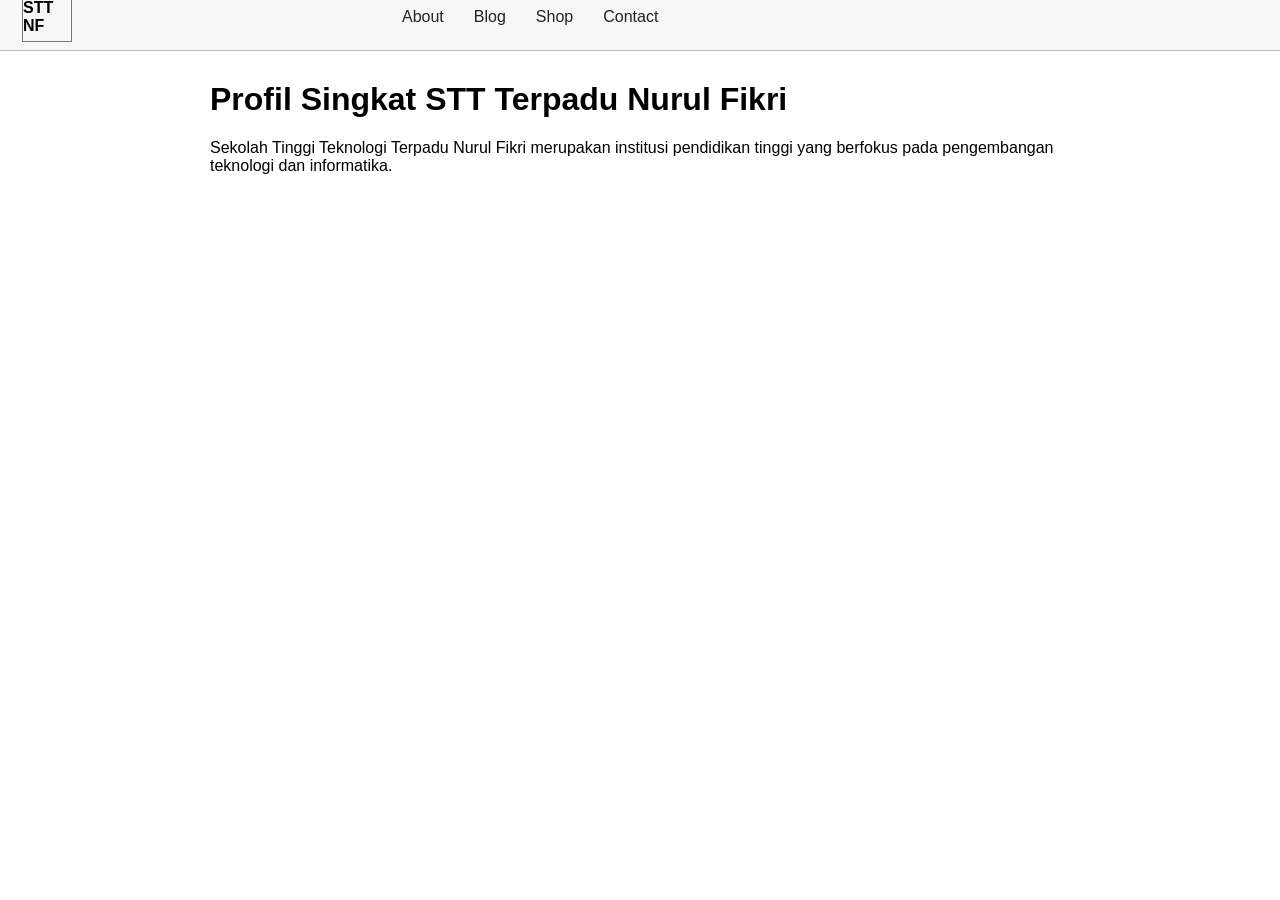
==== praktikum05/index.html @ f3322a9e "Add Praktikum 5 FlexBox exercises Co-authored-by: Copilot <223556219+Copilot@users.noreply.github.co" ====
<!DOCTYPE html>
<html lang="id">
<head>
  <meta charset="UTF-8">
  <meta name="viewport" content="width=device-width, initial-scale=1">
  <title>Praktikum 5 - Profil STT NF</title>
  <link rel="stylesheet" href="css/praktikum5.css">
</head>
<body class="profile-page">
  <header class="profile-header">
    <ul>
      <li class="profile-logo">STT NF</li>
      <li><a href="#tentang">About</a></li>
      <li><a href="#blog">Blog</a></li>
      <li><a href="#shop">Shop</a></li>
      <li><a href="#kontak">Contact</a></li>
    </ul>
  </header>
  <main class="profile-content">
    <h1>Profil Singkat STT Terpadu Nurul Fikri</h1>
    <p id="tentang">Sekolah Tinggi Teknologi Terpadu Nurul Fikri merupakan institusi pendidikan tinggi yang berfokus pada pengembangan teknologi dan informatika.</p>
  </main>
</body>
</html>
---- praktikum05/css/praktikum5.css ----
* {
  box-sizing: border-box;
}

body {
  margin: 0;
  font-family: Arial, sans-serif;
}

.boxes-page {
  min-height: 100vh;
  padding: 10px;
}

.box-container {
  display: flex;
  flex-wrap: wrap;
  justify-content: space-around;
  align-items: center;
  gap: 10px;
  min-height: 90vh;
}

.box {
  width: 300px;
  height: 90vh;
  border: 1px solid #333;
}

.box-yellow { background: #ffd84d; }
.box-red { background: #dc5b5b; }
.box-blue { background: #4d91d8; }
.box-green { background: #73b74b; }

.gallery-page {
  padding: 20px;
}

.bird-gallery {
  display: flex;
  justify-content: space-between;
  align-items: center;
  gap: 20px;
  flex-wrap: wrap;
}

.bird-gallery img {
  width: 250px;
  height: 250px;
  object-fit: cover;
}

.box-layout-page {
  padding: 20px;
  background: #fff;
}

.box-layout {
  width: 1000px;
  margin: 0 auto;
  display: flex;
  flex-wrap: wrap;
  padding: 20px;
}

.layout-box {
  height: 120px;
  margin: 10px;
  border: 1px solid #777;
}

.five-1 { width: 940px; background: #79ae49; }
.five-2, .six-1, .six-3, .six-5 { width: 150px; background: #f0c84b; }
.five-3, .five-5 { width: 770px; background: #4b75b5; }
.five-4 { width: 770px; background: #ed8b3a; }
.six-2 { width: 770px; background: #ed8b3a; }
.six-4 { width: 600px; height: 65vh; background: #9b9b9b; }
.six-3, .six-5 { height: 65vh; }
.six-6 { width: 940px; background: #72a7cc; }

.profile-page {
  background: #fff;
}

.profile-header {
  margin: -16px -8px 0;
  padding: 8px 30px;
  background: #f7f7f7;
  border-bottom: 1px solid #bbb;
}

.profile-header ul {
  list-style: none;
  display: flex;
  align-items: center;
  gap: 30px;
  margin: 0;
  padding: 0;
}

.profile-logo {
  width: 50px;
  height: 50px;
  margin-right: 300px;
  display: flex;
  align-items: center;
  justify-content: center;
  border: 1px solid #777;
  font-weight: bold;
}

.profile-header a {
  color: #222;
  text-decoration: none;
}

.profile-content {
  max-width: 900px;
  margin: 30px auto;
  padding: 0 20px;
}

.column-layout {
  min-height: 100vh;
  display: flex;
  flex-direction: column;
}

.column-layout header,
.column-layout footer {
  flex: 0 0 auto;
  min-height: 70px;
  display: flex;
  align-items: center;
  justify-content: center;
  background: #f0c84b;
}

.column-layout footer {
  background: #b9d5b3;
}

.column-content {
  flex: 1;
  display: flex;
  min-height: 0;
}

.column-content article,
.column-content aside,
.column-content nav {
  display: flex;
  align-items: center;
  justify-content: center;
  padding: 20px;
}

.column-content article { flex: 6; background: #fff; }
.column-content aside { flex: 1.5; background: #8fc7e8; }
.column-content nav { flex: 1.5; background: #ef9e9e; }

.photo-layout-page {
  padding: 20px;
}

.photo-layout {
  width: 1000px;
  margin: 20px auto;
  display: flex;
  flex-direction: column;
  gap: 10px;
}

.photo-row {
  display: flex;
  gap: 10px;
  height: 220px;
}

.photo-row img {
  flex: 1;
  min-width: 0;
  width: 100%;
  height: 100%;
  object-fit: cover;
  border-radius: 6px;
}

.nested-layout {
  min-height: 100vh;
  display: flex;
  flex-direction: row;
}

.nested-layout > nav {
  flex: 0 0 200px;
  display: flex;
  justify-content: center;
  padding-top: 20px;
  background: #ef9e9e;
}

.nested-main {
  flex: 1;
  display: flex;
  flex-direction: column;
}

.nested-main header,
.nested-main footer {
  min-height: 70px;
  display: flex;
  align-items: center;
  justify-content: center;
  background: #f0c84b;
}

.nested-main main {
  flex: 1;
  display: flex;
}

.nested-main article {
  flex: 1;
  display: flex;
  align-items: center;
  justify-content: center;
  background: #fff;
}

.nested-main aside {
  flex: 0 0 250px;
  display: flex;
  align-items: center;
  justify-content: center;
  background: #8fc7e8;
}

.nested-main footer {
  background: #b9d5b3;
}

.pink-layout {
  min-height: 100vh;
  display: flex;
  flex-direction: column;
  gap: 20px;
  padding: 20px;
  background: #f2a8c6;
}

.pink-layout header,
.pink-layout footer {
  min-height: 70px;
  display: flex;
  align-items: center;
  justify-content: center;
  background: #f0c84b;
}

.pink-layout main {
  flex: 1;
  display: flex;
  gap: 20px;
}

.pink-layout aside {
  width: 250px;
  display: flex;
  align-items: center;
  justify-content: center;
  background: #a8d8b3;
}

.pink-layout article {
  flex: 1;
  display: flex;
  flex-direction: column;
  padding: 20px;
  background: #75b6dc;
}

.pink-images {
  margin-top: auto;
  display: flex;
  gap: 20px;
}

.pink-images img {
  width: 150px;
  height: 100px;
  object-fit: cover;
}
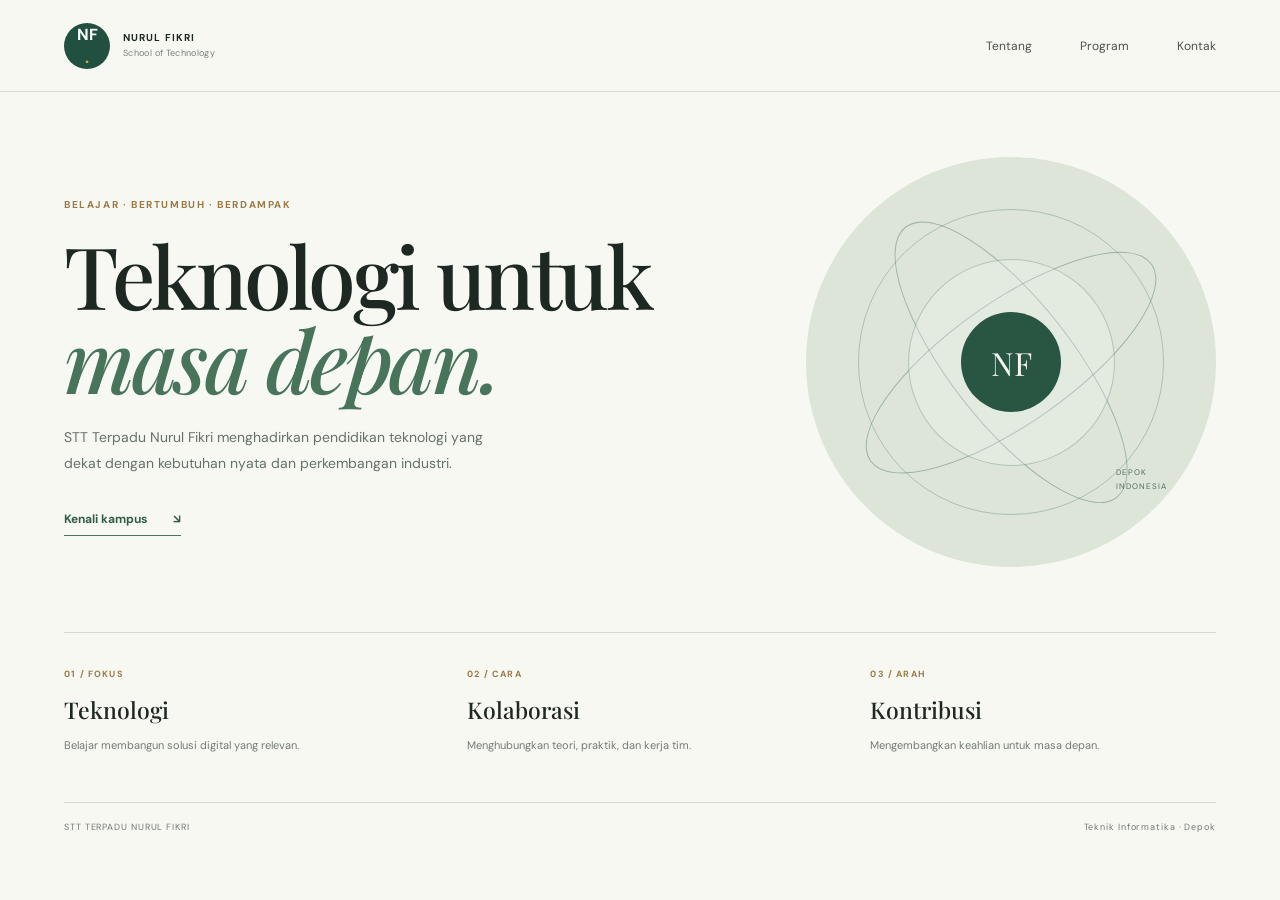
==== commit 510b910e: "Polish Praktikum 5 page designs Give each FlexBox exercise a distinct visual identity and responsive" ====
--- a/praktikum05/index.html
+++ b/praktikum05/index.html
@@ -8,17 +8,35 @@
 </head>
 <body class="profile-page">
   <header class="profile-header">
-    <ul>
-      <li class="profile-logo">STT NF</li>
-      <li><a href="#tentang">About</a></li>
-      <li><a href="#blog">Blog</a></li>
-      <li><a href="#shop">Shop</a></li>
-      <li><a href="#kontak">Contact</a></li>
-    </ul>
+    <a class="profile-logo" href="#top" aria-label="Beranda STT NF">NF<span>.</span></a>
+    <p class="profile-wordmark">NURUL FIKRI<br><span>School of Technology</span></p>
+    <nav aria-label="Navigasi utama">
+      <a href="#tentang">Tentang</a>
+      <a href="#program">Program</a>
+      <a href="#kontak">Kontak</a>
+    </nav>
   </header>
-  <main class="profile-content">
-    <h1>Profil Singkat STT Terpadu Nurul Fikri</h1>
-    <p id="tentang">Sekolah Tinggi Teknologi Terpadu Nurul Fikri merupakan institusi pendidikan tinggi yang berfokus pada pengembangan teknologi dan informatika.</p>
+  <main id="top" class="profile-content">
+    <section class="profile-hero" id="tentang">
+      <div class="hero-copy">
+        <p class="eyebrow">BELAJAR · BERTUMBUH · BERDAMPAK</p>
+        <h1>Teknologi untuk<br><span>masa depan.</span></h1>
+        <p class="hero-description">STT Terpadu Nurul Fikri menghadirkan pendidikan teknologi yang dekat dengan kebutuhan nyata dan perkembangan industri.</p>
+        <a class="hero-link" href="#program">Kenali kampus <span>↘</span></a>
+      </div>
+      <div class="hero-art" aria-label="Ilustrasi abstrak teknologi">
+        <div class="art-orbit orbit-one"></div>
+        <div class="art-orbit orbit-two"></div>
+        <div class="art-core">NF</div>
+        <span class="art-note">DEPOK<br>INDONESIA</span>
+      </div>
+    </section>
+    <section class="profile-facts" id="program">
+      <article><span>01 / FOKUS</span><h2>Teknologi</h2><p>Belajar membangun solusi digital yang relevan.</p></article>
+      <article><span>02 / CARA</span><h2>Kolaborasi</h2><p>Menghubungkan teori, praktik, dan kerja tim.</p></article>
+      <article><span>03 / ARAH</span><h2>Kontribusi</h2><p>Mengembangkan keahlian untuk masa depan.</p></article>
+    </section>
+    <footer class="profile-footer" id="kontak"><span>STT TERPADU NURUL FIKRI</span><span>Teknik Informatika · Depok</span></footer>
   </main>
 </body>
 </html>
--- a/praktikum05/css/praktikum5.css
+++ b/praktikum05/css/praktikum5.css
@@ -1,293 +1,1440 @@
+@import url("https://fonts.googleapis.com/css2?family=DM+Sans:wght@400;500;600;700&family=Playfair+Display:ital,wght@0,500;0,600;1,500;1,600&display=swap");
+
+:root {
+  color-scheme: light;
+  --ink: #1d2823;
+  --muted: #78817b;
+  --paper: #f5f4ef;
+  --green: #214f40;
+  --line: rgba(29, 40, 35, .15);
+  font-family: "DM Sans", "Segoe UI", sans-serif;
+}
+
 * {
   box-sizing: border-box;
 }
 
 body {
   margin: 0;
-  font-family: Arial, sans-serif;
-}
-
+  color: var(--ink);
+  font-family: "DM Sans", "Segoe UI", sans-serif;
+}
+
+a {
+  color: inherit;
+}
+
+.eyebrow,
+.side-label {
+  font-size: 10px;
+  font-weight: 700;
+  letter-spacing: .16em;
+}
+
+/* Color panels */
 .boxes-page {
   min-height: 100vh;
-  padding: 10px;
+  padding: 18px;
+  background: #e9e9e3;
 }
 
 .box-container {
   display: flex;
   flex-wrap: wrap;
   justify-content: space-around;
-  align-items: center;
-  gap: 10px;
-  min-height: 90vh;
+  align-items: stretch;
+  gap: 12px;
+  min-height: calc(100vh - 36px);
 }
 
 .box {
-  width: 300px;
-  height: 90vh;
-  border: 1px solid #333;
-}
-
-.box-yellow { background: #ffd84d; }
-.box-red { background: #dc5b5b; }
-.box-blue { background: #4d91d8; }
-.box-green { background: #73b74b; }
-
+  position: relative;
+  display: flex;
+  flex: 1 1 240px;
+  min-height: 420px;
+  flex-direction: column;
+  justify-content: flex-end;
+  overflow: hidden;
+  padding: 30px;
+  border-radius: 4px;
+  box-shadow: 0 14px 35px rgba(27, 38, 31, .09);
+  transition: transform .25s ease, box-shadow .25s ease;
+}
+
+.box:hover {
+  transform: translateY(-5px);
+  box-shadow: 0 20px 42px rgba(27, 38, 31, .16);
+}
+
+.box::before {
+  position: absolute;
+  top: -90px;
+  right: -80px;
+  width: 230px;
+  height: 230px;
+  border: 1px solid currentColor;
+  border-radius: 50%;
+  content: "";
+  opacity: .2;
+}
+
+.box::after {
+  position: absolute;
+  top: -45px;
+  right: -36px;
+  width: 145px;
+  height: 145px;
+  border: 1px solid currentColor;
+  border-radius: 50%;
+  content: "";
+  opacity: .24;
+}
+
+.box-yellow { color: #263522; background: #e7c96d; }
+.box-red { color: #fff6ed; background: #a74d3b; }
+.box-blue { color: #f1f8f6; background: #547f90; }
+.box-green { color: #f4f4e9; background: #526b4c; }
+
+.box-number {
+  position: absolute;
+  top: 28px;
+  left: 30px;
+  font-size: 10px;
+  font-weight: 700;
+  letter-spacing: .15em;
+}
+
+.box h1,
+.box h2 {
+  position: relative;
+  margin: 0 0 14px;
+  font-family: "Playfair Display", Georgia, serif;
+  font-size: clamp(29px, 3vw, 45px);
+  font-weight: 500;
+  line-height: 1.08;
+}
+
+.box p {
+  max-width: 240px;
+  margin: 0;
+  font-size: 13px;
+  line-height: 1.7;
+  opacity: .8;
+}
+
+/* Bird photo gallery */
 .gallery-page {
-  padding: 20px;
+  min-height: 100vh;
+  padding: 64px max(5vw, 24px) 25px;
+  background: #e8e4d8;
+}
+
+.gallery-heading {
+  max-width: 1240px;
+  margin: 0 auto 34px;
+}
+
+.gallery-heading .eyebrow {
+  color: #a0553d;
+}
+
+.gallery-heading h1,
+.layout-heading h1,
+.photo-heading h1 {
+  margin: 16px 0 12px;
+  font-family: "Playfair Display", Georgia, serif;
+  font-size: clamp(40px, 6vw, 76px);
+  font-weight: 500;
+  line-height: .98;
+}
+
+.gallery-heading h1 span,
+.layout-heading h1 span {
+  color: #a0553d;
+  font-style: italic;
+}
+
+.gallery-heading > p:last-child {
+  color: #6f7168;
 }
 
 .bird-gallery {
   display: flex;
+  max-width: 1240px;
+  margin: 0 auto;
   justify-content: space-between;
-  align-items: center;
-  gap: 20px;
+  align-items: stretch;
+  gap: 18px;
   flex-wrap: wrap;
 }
 
+.bird-gallery figure {
+  flex: 1 1 220px;
+  min-width: 0;
+  margin: 0;
+}
+
 .bird-gallery img {
-  width: 250px;
-  height: 250px;
+  display: block;
+  width: 100%;
+  height: clamp(250px, 32vw, 390px);
   object-fit: cover;
-}
-
+  border-radius: 2px;
+  filter: saturate(.82);
+}
+
+.bird-gallery figcaption,
+.photo-row figcaption {
+  display: flex;
+  gap: 12px;
+  padding-top: 12px;
+  color: #4a514b;
+  font-size: 11px;
+}
+
+.bird-gallery figcaption span {
+  color: #a0553d;
+  font-weight: 700;
+}
+
+.gallery-footer,
+.photo-footer {
+  display: flex;
+  max-width: 1240px;
+  margin: 50px auto 0;
+  justify-content: space-between;
+  color: #7d7a70;
+  font-size: 9px;
+  font-weight: 700;
+  letter-spacing: .12em;
+}
+
+/* Five and six panel studies */
 .box-layout-page {
-  padding: 20px;
-  background: #fff;
+  min-height: 100vh;
+  padding: 48px 24px 60px;
+  background: #f0eee7;
+}
+
+.layout-heading {
+  max-width: 1000px;
+  margin: 0 auto 30px;
+}
+
+.layout-heading .eyebrow {
+  color: #8d6741;
+}
+
+.layout-heading h1 {
+  font-size: clamp(40px, 5vw, 64px);
+}
+
+.layout-heading > p:last-child {
+  color: #72736d;
 }
 
 .box-layout {
-  width: 1000px;
+  width: min(100%, 1000px);
   margin: 0 auto;
   display: flex;
   flex-wrap: wrap;
   padding: 20px;
+  border: 1px solid rgba(44, 49, 42, .12);
+  background: #e5e0d4;
+  box-shadow: 0 18px 55px rgba(41, 43, 36, .1);
 }
 
 .layout-box {
+  position: relative;
+  display: flex;
+  flex-direction: column;
+  justify-content: flex-end;
   height: 120px;
   margin: 10px;
-  border: 1px solid #777;
-}
-
-.five-1 { width: 940px; background: #79ae49; }
-.five-2, .six-1, .six-3, .six-5 { width: 150px; background: #f0c84b; }
-.five-3, .five-5 { width: 770px; background: #4b75b5; }
-.five-4 { width: 770px; background: #ed8b3a; }
-.six-2 { width: 770px; background: #ed8b3a; }
-.six-4 { width: 600px; height: 65vh; background: #9b9b9b; }
-.six-3, .six-5 { height: 65vh; }
-.six-6 { width: 940px; background: #72a7cc; }
-
+  overflow: hidden;
+  padding: 16px 20px;
+  border: 1px solid rgba(32, 38, 33, .12);
+}
+
+.layout-box span {
+  position: absolute;
+  top: 14px;
+  left: 18px;
+  font-size: 9px;
+  font-weight: 700;
+  letter-spacing: .14em;
+  opacity: .7;
+}
+
+.layout-box h2 {
+  margin: 0;
+  font-family: "Playfair Display", Georgia, serif;
+  font-size: 19px;
+  font-weight: 500;
+}
+
+.layout-box p {
+  max-width: 440px;
+  margin: 5px 0 0;
+  font-size: 11px;
+  line-height: 1.5;
+  opacity: .78;
+}
+
+.five-1 { width: 940px; color: #f7f5eb; background: #49624a; }
+.five-2, .six-1, .six-3, .six-5 { width: 150px; color: #433923; background: #dbb964; }
+.five-3, .five-5 { width: 770px; color: #f3f5ef; background: #607d82; }
+.five-4 { width: 770px; color: #fff7ea; background: #b76c45; }
+.six-2 { width: 770px; color: #fff7ea; background: #b76c45; }
+.six-4 { width: 600px; height: 65vh; min-height: 400px; color: #f5f2e9; background: #667b6a; }
+.six-3, .six-5 { height: 65vh; min-height: 400px; }
+.six-6 { width: 940px; color: #f7f5eb; background: #537b8c; }
+
+/* School profile */
 .profile-page {
-  background: #fff;
+  min-height: 100vh;
+  background: #f8f8f3;
 }
 
 .profile-header {
-  margin: -16px -8px 0;
-  padding: 8px 30px;
-  background: #f7f7f7;
-  border-bottom: 1px solid #bbb;
-}
-
-.profile-header ul {
-  list-style: none;
-  display: flex;
+  display: flex;
+  max-width: 1320px;
+  min-height: 92px;
+  margin: 0 auto;
+  padding: 18px 5vw;
   align-items: center;
-  gap: 30px;
-  margin: 0;
-  padding: 0;
+  border-bottom: 1px solid var(--line);
 }
 
 .profile-logo {
-  width: 50px;
-  height: 50px;
-  margin-right: 300px;
-  display: flex;
+  display: grid;
+  width: 46px;
+  height: 46px;
+  flex: 0 0 46px;
+  place-items: center;
+  border-radius: 50%;
+  color: #fff;
+  background: var(--green);
+  font-size: 16px;
+  font-weight: 700;
+  text-decoration: none;
+}
+
+.profile-logo span,
+.photo-heading > a span,
+.pink-brand span {
+  color: #d3a85e;
+}
+
+.profile-wordmark {
+  margin: 0 0 0 13px;
+  font-size: 10px;
+  font-weight: 700;
+  letter-spacing: .11em;
+  line-height: 1.5;
+}
+
+.profile-wordmark span {
+  color: var(--muted);
+  font-size: 9px;
+  font-weight: 400;
+  letter-spacing: .04em;
+}
+
+.profile-header nav {
+  display: flex;
+  margin-left: auto;
+  gap: clamp(18px, 4vw, 48px);
+}
+
+.profile-header nav a {
+  color: #4a514b;
+  font-size: 12px;
+  text-decoration: none;
+}
+
+.profile-header nav a:hover {
+  color: #a47638;
+}
+
+.profile-content {
+  max-width: 1320px;
+  margin: 0 auto;
+  padding: 0 5vw;
+}
+
+.profile-hero {
+  display: flex;
+  min-height: 540px;
   align-items: center;
-  justify-content: center;
-  border: 1px solid #777;
-  font-weight: bold;
-}
-
-.profile-header a {
-  color: #222;
+  gap: 7%;
+  padding: 54px 0;
+}
+
+.hero-copy {
+  flex: 1 1 52%;
+}
+
+.hero-copy .eyebrow {
+  color: #9a7946;
+}
+
+.hero-copy h1 {
+  margin: 22px 0;
+  font-family: "Playfair Display", Georgia, serif;
+  font-size: clamp(48px, 7vw, 86px);
+  font-weight: 500;
+  letter-spacing: -.04em;
+  line-height: .98;
+}
+
+.hero-copy h1 span {
+  color: #47745b;
+  font-style: italic;
+}
+
+.hero-description {
+  max-width: 450px;
+  color: #66716a;
+  font-size: 14px;
+  line-height: 1.9;
+}
+
+.hero-link {
+  display: inline-flex;
+  margin-top: 20px;
+  padding-bottom: 8px;
+  align-items: center;
+  gap: 26px;
+  border-bottom: 1px solid #47745b;
+  color: #315d43;
+  font-size: 12px;
+  font-weight: 700;
   text-decoration: none;
 }
 
-.profile-content {
-  max-width: 900px;
-  margin: 30px auto;
-  padding: 0 20px;
-}
-
+.hero-art {
+  position: relative;
+  display: grid;
+  width: min(38vw, 410px);
+  aspect-ratio: 1;
+  flex: 0 0 auto;
+  place-items: center;
+  overflow: hidden;
+  border-radius: 50%;
+  background: #dce5d8;
+}
+
+.hero-art::before,
+.hero-art::after {
+  position: absolute;
+  width: 74%;
+  height: 74%;
+  border: 1px solid rgba(33, 79, 64, .25);
+  border-radius: 50%;
+  content: "";
+}
+
+.hero-art::after {
+  width: 50%;
+  height: 50%;
+  background: rgba(248, 248, 243, .28);
+}
+
+.art-orbit {
+  position: absolute;
+  width: 84%;
+  height: 30%;
+  border: 1px solid rgba(33, 79, 64, .35);
+  border-radius: 50%;
+  transform: rotate(-35deg);
+}
+
+.orbit-two {
+  transform: rotate(52deg);
+}
+
+.art-core {
+  z-index: 1;
+  display: grid;
+  width: 100px;
+  height: 100px;
+  place-items: center;
+  border-radius: 50%;
+  color: #f6f5eb;
+  background: #285643;
+  font-family: "Playfair Display", Georgia, serif;
+  font-size: 32px;
+}
+
+.art-note {
+  position: absolute;
+  right: 12%;
+  bottom: 18%;
+  color: #55705c;
+  font-size: 8px;
+  letter-spacing: .12em;
+  line-height: 1.7;
+}
+
+.profile-facts {
+  display: flex;
+  padding: 28px 0 36px;
+  gap: 5%;
+  border-top: 1px solid var(--line);
+}
+
+.profile-facts article {
+  flex: 1;
+}
+
+.profile-facts article > span {
+  color: #9a7946;
+  font-size: 9px;
+  font-weight: 700;
+  letter-spacing: .13em;
+}
+
+.profile-facts h2 {
+  margin: 12px 0 6px;
+  font-family: "Playfair Display", Georgia, serif;
+  font-size: 23px;
+  font-weight: 500;
+}
+
+.profile-facts p {
+  max-width: 260px;
+  color: #737b74;
+  font-size: 11px;
+  line-height: 1.7;
+}
+
+.profile-footer {
+  display: flex;
+  justify-content: space-between;
+  padding: 18px 0 25px;
+  border-top: 1px solid var(--line);
+  color: #727a73;
+  font-size: 9px;
+  letter-spacing: .1em;
+}
+
+/* Editorial three-column layout */
 .column-layout {
+  display: flex;
   min-height: 100vh;
-  display: flex;
   flex-direction: column;
-}
-
-.column-layout header,
-.column-layout footer {
+  background: #f1eee5;
+}
+
+.column-layout > header,
+.nested-main > header,
+.pink-layout > header {
+  display: flex;
+  min-height: 78px;
   flex: 0 0 auto;
-  min-height: 70px;
-  display: flex;
   align-items: center;
-  justify-content: center;
-  background: #f0c84b;
-}
-
-.column-layout footer {
-  background: #b9d5b3;
+  padding: 0 5vw;
+  border-bottom: 1px solid rgba(29, 40, 35, .14);
+}
+
+.column-layout > header {
+  gap: 38px;
+}
+
+.layout-brand {
+  font-family: "Playfair Display", Georgia, serif;
+  font-size: 21px;
+  font-weight: 600;
+  letter-spacing: .04em;
+}
+
+.layout-brand span {
+  color: #a4573f;
+}
+
+.column-layout > header nav,
+.pink-layout > header nav {
+  display: flex;
+  gap: 23px;
+}
+
+.column-layout > header nav a,
+.pink-layout > header nav a {
+  color: #59615a;
+  font-size: 10px;
+  text-decoration: none;
+}
+
+.header-mark {
+  margin-left: auto;
+  color: #8b8b7f;
+  font-size: 9px;
+  letter-spacing: .13em;
 }
 
 .column-content {
+  display: flex;
+  min-height: 0;
   flex: 1;
-  display: flex;
-  min-height: 0;
 }
 
 .column-content article,
 .column-content aside,
-.column-content nav {
-  display: flex;
+.column-nav {
+  position: relative;
+  display: flex;
+  flex-direction: column;
+  padding: clamp(25px, 4vw, 56px);
+}
+
+.column-content article {
+  flex: 6;
+  justify-content: center;
+  background:
+    radial-gradient(ellipse at 85% 15%, rgba(196, 184, 146, .2), transparent 35%),
+    #f7f5ef;
+}
+
+.column-content article .eyebrow {
+  color: #aa6046;
+}
+
+.column-content article h1 {
+  margin: 22px 0;
+  font-family: "Playfair Display", Georgia, serif;
+  font-size: clamp(38px, 5vw, 69px);
+  font-weight: 500;
+  line-height: 1.02;
+}
+
+.column-content article h1 em,
+.nested-main article h1 em {
+  color: #9b624b;
+  font-weight: 500;
+}
+
+.article-lead {
+  max-width: 440px;
+  color: #69716b;
+  font-family: "Playfair Display", Georgia, serif;
+  font-size: 17px;
+  line-height: 1.7;
+}
+
+.column-content article > a {
+  display: flex;
+  width: fit-content;
+  margin-top: 24px;
+  justify-content: space-between;
+  gap: 30px;
+  color: #405e4c;
+  font-size: 11px;
+  font-weight: 700;
+  text-decoration: none;
+}
+
+.article-caption {
+  position: absolute;
+  bottom: 22px;
+  color: #8c8a80;
+  font-size: 8px;
+  letter-spacing: .13em;
+}
+
+.column-content aside {
+  flex: 1.5;
+  justify-content: center;
+  color: #f9f4e8;
+  background: #536e5a;
+}
+
+.column-content aside strong {
+  margin-top: 26px;
+  font-family: "Playfair Display", Georgia, serif;
+  font-size: 88px;
+  font-weight: 500;
+  line-height: 1;
+}
+
+.column-content aside p {
+  color: #d1d8ce;
+  font-size: 11px;
+  line-height: 1.7;
+}
+
+.side-label {
+  color: #d9c99e;
+}
+
+.side-line {
+  width: 100%;
+  margin: 26px 0;
+  border-top: 1px solid rgba(255, 255, 255, .25);
+}
+
+.column-nav {
+  flex: 1.5;
+  justify-content: center;
+  gap: 22px;
+  background: #e3b7a3;
+}
+
+.column-nav .side-label {
+  color: #845443;
+}
+
+.column-nav > a {
+  display: flex;
+  gap: 12px;
+  padding-bottom: 10px;
+  border-bottom: 1px solid rgba(80, 57, 48, .2);
+  color: #895b48;
+  font-size: 9px;
+  text-decoration: none;
+}
+
+.column-nav > a span {
+  color: #3e3832;
+  font-size: 11px;
+}
+
+.nav-stamp {
+  position: absolute;
+  right: 22px;
+  bottom: 20px;
+  display: grid;
+  width: 38px;
+  height: 38px;
+  place-content: center;
+  border: 1px solid #895b48;
+  border-radius: 50%;
+  color: #895b48;
+  font-family: "Playfair Display", Georgia, serif;
+  font-size: 10px;
+  line-height: 1.1;
+  text-align: center;
+}
+
+.column-layout > footer,
+.nested-main > footer,
+.pink-layout > footer {
+  display: flex;
+  min-height: 48px;
+  flex: 0 0 auto;
   align-items: center;
+  justify-content: space-between;
+  padding: 0 5vw;
+  color: #85867d;
+  font-size: 8px;
+  letter-spacing: .12em;
+}
+
+/* Photo journal */
+.photo-layout-page {
+  min-height: 100vh;
+  padding: 34px max(5vw, 24px) 26px;
+  background: #f5f3ed;
+}
+
+.photo-heading,
+.photo-layout {
+  width: min(100%, 1120px);
+  margin: 0 auto;
+}
+
+.photo-heading {
+  display: grid;
+  grid-template-columns: 1fr 2fr 1fr;
+  align-items: end;
+  gap: 25px;
+  padding: 16px 0 26px;
+}
+
+.photo-heading > a {
+  align-self: start;
+  color: #284f40;
+  font-size: 12px;
+  font-weight: 700;
+  letter-spacing: .1em;
+  text-decoration: none;
+}
+
+.photo-heading .eyebrow {
+  margin: 0;
+  color: #987a4d;
+}
+
+.photo-heading h1 {
+  margin: 10px 0 0;
+  font-size: clamp(33px, 4vw, 52px);
+}
+
+.photo-heading h1 em {
+  color: #71876e;
+}
+
+.photo-intro {
+  max-width: 220px;
+  margin: 0 0 4px;
+  color: #727971;
+  font-size: 11px;
+  line-height: 1.7;
+}
+
+.photo-layout {
+  display: flex;
+  flex-direction: column;
+  gap: 26px;
+}
+
+.photo-row {
+  display: flex;
+  gap: 14px;
+}
+
+.photo-row figure {
+  min-width: 0;
+  flex: 1;
+  margin: 0;
+}
+
+.photo-row-one figure {
+  flex-basis: calc((100% - 28px) / 3);
+}
+
+.photo-row-two figure {
+  flex-basis: calc((100% - 56px) / 5);
+}
+
+.photo-row img {
+  display: block;
+  width: 100%;
+  height: clamp(145px, 22vw, 245px);
+  object-fit: cover;
+  border-radius: 2px;
+}
+
+.photo-row-two img {
+  height: clamp(105px, 14vw, 160px);
+}
+
+.photo-row figcaption {
+  color: #7b7b71;
+  font-size: 8px;
+  letter-spacing: .08em;
+}
+
+.photo-footer {
+  padding-top: 15px;
+  border-top: 1px solid var(--line);
+}
+
+/* Nested architecture studio layout */
+.nested-layout {
+  display: flex;
+  min-height: 100vh;
+  flex-direction: row;
+  background: #edece5;
+}
+
+.nested-layout > nav {
+  display: flex;
+  flex: 0 0 220px;
+  flex-direction: column;
+  padding: 28px 27px 22px;
+  color: #eee9dc;
+  background: #314a3c;
+}
+
+.nested-logo {
+  font-family: "Playfair Display", Georgia, serif;
+  font-size: 25px;
+  line-height: 1.1;
+  text-decoration: none;
+}
+
+.nested-logo span {
+  color: #c8a96d;
+  font-family: "DM Sans", sans-serif;
+  font-size: 9px;
+  letter-spacing: .14em;
+}
+
+.nested-nav-links {
+  display: flex;
+  margin-top: 100px;
+  flex-direction: column;
+  gap: 20px;
+}
+
+.nested-nav-links .side-label {
+  color: #c8a96d;
+}
+
+.nested-nav-links a {
+  color: #e9e6db;
+  font-family: "Playfair Display", Georgia, serif;
+  font-size: 17px;
+  text-decoration: none;
+}
+
+.nested-side-note {
+  margin-top: auto;
+  color: #b1b8aa;
+  font-size: 8px;
+  letter-spacing: .12em;
+  line-height: 1.8;
+}
+
+.nested-main {
+  display: flex;
+  min-width: 0;
+  flex: 1;
+  flex-direction: column;
+}
+
+.nested-main > header {
+  min-height: 70px;
+  justify-content: space-between;
+  color: #727a70;
+  font-size: 8px;
+  letter-spacing: .11em;
+}
+
+.nested-main > header a {
+  color: #526b51;
+  font-size: 9px;
+  font-weight: 700;
+  text-decoration: none;
+}
+
+.nested-main main {
+  display: flex;
+  min-height: 0;
+  flex: 1;
+}
+
+.nested-main article {
+  position: relative;
+  display: flex;
+  flex: 1;
+  flex-direction: column;
   justify-content: center;
-  padding: 20px;
-}
-
-.column-content article { flex: 6; background: #fff; }
-.column-content aside { flex: 1.5; background: #8fc7e8; }
-.column-content nav { flex: 1.5; background: #ef9e9e; }
-
-.photo-layout-page {
-  padding: 20px;
-}
-
-.photo-layout {
-  width: 1000px;
-  margin: 20px auto;
-  display: flex;
+  padding: clamp(30px, 6vw, 82px);
+  background: #f7f5ee;
+}
+
+.nested-main article .eyebrow {
+  color: #a26b4e;
+}
+
+.nested-main article h1 {
+  margin: 18px 0;
+  font-family: "Playfair Display", Georgia, serif;
+  font-size: clamp(43px, 5.5vw, 76px);
+  font-weight: 500;
+  line-height: .98;
+}
+
+.nested-main article > p:not(.eyebrow) {
+  max-width: 390px;
+  color: #747970;
+  font-size: 12px;
+  line-height: 1.8;
+}
+
+.project-link {
+  display: flex;
+  width: fit-content;
+  margin-top: 20px;
+  gap: 25px;
+  color: #47624e;
+  font-size: 9px;
+  font-weight: 700;
+  letter-spacing: .12em;
+  text-decoration: none;
+}
+
+.project-number {
+  position: absolute;
+  right: 28px;
+  bottom: 24px;
+  color: #526b51;
+  font-family: "Playfair Display", Georgia, serif;
+  font-size: 22px;
+}
+
+.project-number span {
+  color: #9b9c91;
+  font-size: 11px;
+}
+
+.nested-main aside {
+  position: relative;
+  display: flex;
+  flex: 0 0 250px;
   flex-direction: column;
-  gap: 10px;
-}
-
-.photo-row {
-  display: flex;
-  gap: 10px;
-  height: 220px;
-}
-
-.photo-row img {
-  flex: 1;
-  min-width: 0;
+  justify-content: flex-end;
+  overflow: hidden;
+  background: #819478;
+}
+
+.nested-main aside img {
+  position: absolute;
   width: 100%;
   height: 100%;
   object-fit: cover;
-  border-radius: 6px;
-}
-
-.nested-layout {
+  mix-blend-mode: multiply;
+  opacity: .75;
+}
+
+.image-note {
+  z-index: 1;
+  display: flex;
+  flex-direction: column;
+  gap: 6px;
+  padding: 18px;
+  color: #fff;
+  background: linear-gradient(transparent, rgba(20, 33, 24, .65));
+  font-size: 10px;
+}
+
+.image-note span:first-child {
+  font-size: 8px;
+  letter-spacing: .12em;
+}
+
+.nested-main > footer {
+  min-height: 50px;
+  border-top: 1px solid var(--line);
+}
+
+/* Pink retail-inspired composition */
+.pink-layout {
+  display: flex;
   min-height: 100vh;
-  display: flex;
-  flex-direction: row;
-}
-
-.nested-layout > nav {
-  flex: 0 0 200px;
-  display: flex;
+  flex-direction: column;
+  gap: 22px;
+  padding: 0 4vw;
+  background: #e7bbc0;
+}
+
+.pink-layout > header {
+  min-height: 82px;
+  gap: 36px;
+  padding: 0;
+  border-color: rgba(68, 43, 45, .2);
+}
+
+.pink-brand {
+  font-family: "Playfair Display", Georgia, serif;
+  font-size: 23px;
+  font-weight: 600;
+  letter-spacing: .06em;
+  text-decoration: none;
+}
+
+.pink-brand span {
+  margin-left: 5px;
+  font-family: "DM Sans", sans-serif;
+  font-size: 8px;
+  letter-spacing: .12em;
+}
+
+.pink-layout > header nav {
+  margin-left: auto;
+}
+
+.cart-link {
+  color: #745752;
+  font-size: 8px;
+  font-weight: 700;
+  letter-spacing: .1em;
+  text-decoration: none;
+}
+
+.pink-layout main {
+  display: flex;
+  min-height: 0;
+  flex: 1;
+  gap: 22px;
+}
+
+.pink-layout aside {
+  position: relative;
+  display: flex;
+  width: 250px;
+  flex: 0 0 250px;
+  flex-direction: column;
   justify-content: center;
+  padding: 28px;
+  color: #f8f2e9;
+  background: #b16a68;
+}
+
+.pink-layout aside .eyebrow {
+  color: #f0d7c3;
+}
+
+.pink-layout aside h2 {
+  margin: 20px 0 12px;
+  font-family: "Playfair Display", Georgia, serif;
+  font-size: 31px;
+  font-weight: 500;
+  line-height: 1.08;
+}
+
+.pink-layout aside p {
+  color: #f0d9d2;
+  font-size: 10px;
+  line-height: 1.7;
+}
+
+.pink-layout aside > a {
+  display: flex;
+  margin-top: 14px;
+  justify-content: space-between;
+  color: #fff7eb;
+  font-size: 10px;
+  text-decoration: none;
+}
+
+.aside-note {
+  margin-top: auto;
   padding-top: 20px;
-  background: #ef9e9e;
-}
-
-.nested-main {
+  color: #e7c5b7;
+  font-size: 8px;
+  letter-spacing: .1em;
+  line-height: 1.7;
+}
+
+.pink-layout article {
+  display: flex;
+  min-width: 0;
   flex: 1;
-  display: flex;
   flex-direction: column;
-}
-
-.nested-main header,
-.nested-main footer {
-  min-height: 70px;
-  display: flex;
-  align-items: center;
-  justify-content: center;
-  background: #f0c84b;
-}
-
-.nested-main main {
+  padding: 23px;
+  background: #f4eee5;
+}
+
+.product-intro {
+  display: flex;
+  justify-content: space-between;
+  color: #87786c;
+  font-size: 8px;
+  font-weight: 700;
+  letter-spacing: .1em;
+}
+
+.pink-images {
+  display: flex;
+  margin-top: auto;
+  gap: 17px;
+}
+
+.pink-images figure {
+  min-width: 0;
   flex: 1;
-  display: flex;
-}
-
-.nested-main article {
-  flex: 1;
-  display: flex;
-  align-items: center;
-  justify-content: center;
-  background: #fff;
-}
-
-.nested-main aside {
-  flex: 0 0 250px;
-  display: flex;
-  align-items: center;
-  justify-content: center;
-  background: #8fc7e8;
-}
-
-.nested-main footer {
-  background: #b9d5b3;
-}
-
-.pink-layout {
-  min-height: 100vh;
-  display: flex;
+  margin: 0;
+}
+
+.pink-images img {
+  display: block;
+  width: 100%;
+  height: clamp(160px, 24vw, 270px);
+  object-fit: cover;
+  background: #e3d1c5;
+}
+
+.pink-images figcaption {
+  display: flex;
+  margin-top: 10px;
   flex-direction: column;
-  gap: 20px;
-  padding: 20px;
-  background: #f2a8c6;
-}
-
-.pink-layout header,
-.pink-layout footer {
-  min-height: 70px;
-  display: flex;
-  align-items: center;
-  justify-content: center;
-  background: #f0c84b;
-}
-
-.pink-layout main {
-  flex: 1;
-  display: flex;
-  gap: 20px;
-}
-
-.pink-layout aside {
-  width: 250px;
-  display: flex;
-  align-items: center;
-  justify-content: center;
-  background: #a8d8b3;
-}
-
-.pink-layout article {
-  flex: 1;
-  display: flex;
-  flex-direction: column;
-  padding: 20px;
-  background: #75b6dc;
-}
-
-.pink-images {
-  margin-top: auto;
-  display: flex;
-  gap: 20px;
-}
-
-.pink-images img {
-  width: 150px;
-  height: 100px;
-  object-fit: cover;
-}
+  gap: 4px;
+  color: #51483f;
+  font-family: "Playfair Display", Georgia, serif;
+  font-size: 12px;
+}
+
+.pink-images figcaption span + span {
+  color: #8c7968;
+  font-family: "DM Sans", sans-serif;
+  font-size: 9px;
+}
+
+.pink-layout > footer {
+  min-height: 46px;
+  padding: 0;
+  border-top: 1px solid rgba(68, 43, 45, .2);
+}
+
+@media (max-width: 760px) {
+  .profile-hero {
+    min-height: 0;
+    flex-direction: column;
+    align-items: flex-start;
+  }
+
+  .hero-art {
+    width: min(75vw, 360px);
+    align-self: center;
+  }
+
+  .column-content {
+    flex-wrap: wrap;
+  }
+
+  .column-content article {
+    min-height: 430px;
+    flex: 1 1 100%;
+  }
+
+  .column-content aside,
+  .column-nav {
+    min-height: 230px;
+    flex: 1 1 50%;
+  }
+
+  .photo-heading {
+    grid-template-columns: 1fr 1fr;
+  }
+
+  .photo-intro {
+    grid-column: 2;
+  }
+
+  .photo-row {
+    flex-wrap: wrap;
+  }
+
+  .photo-row-one figure,
+  .photo-row-two figure {
+    flex: 1 1 calc(50% - 14px);
+  }
+
+  .photo-row img,
+  .photo-row-two img {
+    height: 200px;
+  }
+
+  .nested-main aside {
+    flex-basis: 200px;
+  }
+
+  .pink-layout main {
+    flex-wrap: wrap;
+  }
+
+  .pink-layout aside {
+    width: 100%;
+    min-height: 300px;
+    flex-basis: 100%;
+  }
+
+  .pink-layout article {
+    min-height: 350px;
+  }
+
+  .pink-images {
+    flex-wrap: wrap;
+  }
+
+  .pink-images figure {
+    flex: 1 1 130px;
+  }
+}
+
+@media (max-width: 520px) {
+  .boxes-page {
+    padding: 10px;
+  }
+
+  .box-container {
+    min-height: calc(100vh - 20px);
+  }
+
+  .box {
+    min-height: 300px;
+    padding: 23px;
+  }
+
+  .box-number {
+    top: 21px;
+    left: 23px;
+  }
+
+  .gallery-page,
+  .box-layout-page {
+    padding: 35px 18px;
+  }
+
+  .bird-gallery figure {
+    flex-basis: calc(50% - 10px);
+  }
+
+  .bird-gallery img {
+    height: 230px;
+  }
+
+  .box-layout {
+    padding: 10px;
+  }
+
+  .layout-box,
+  .five-1,
+  .five-2,
+  .five-3,
+  .five-4,
+  .five-5,
+  .six-1,
+  .six-2,
+  .six-3,
+  .six-4,
+  .six-5,
+  .six-6 {
+    width: calc(100% - 20px);
+    height: 125px;
+    min-height: 0;
+  }
+
+  .profile-header {
+    min-height: 75px;
+  }
+
+  .profile-header nav {
+    gap: 13px;
+  }
+
+  .profile-header nav a {
+    font-size: 10px;
+  }
+
+  .profile-facts {
+    flex-direction: column;
+    gap: 12px;
+  }
+
+  .profile-footer {
+    gap: 10px;
+    flex-wrap: wrap;
+  }
+
+  .column-layout > header,
+  .nested-main > header,
+  .pink-layout > header {
+    min-height: 65px;
+  }
+
+  .column-layout > header {
+    gap: 15px;
+  }
+
+  .column-layout > header nav {
+    gap: 10px;
+  }
+
+  .header-mark {
+    display: none;
+  }
+
+  .column-content aside,
+  .column-nav {
+    min-height: 210px;
+    flex-basis: 100%;
+  }
+
+  .column-layout > footer,
+  .nested-main > footer,
+  .pink-layout > footer {
+    gap: 10px;
+    flex-wrap: wrap;
+    padding: 10px 5vw;
+  }
+
+  .photo-heading {
+    display: block;
+  }
+
+  .photo-heading > a {
+    display: inline-block;
+    margin-bottom: 28px;
+  }
+
+  .photo-intro {
+    margin-top: 12px;
+  }
+
+  .nested-layout > nav {
+    flex-basis: 75px;
+    padding: 20px 12px;
+  }
+
+  .nested-logo {
+    font-size: 18px;
+  }
+
+  .nested-nav-links {
+    margin-top: 75px;
+    gap: 16px;
+  }
+
+  .nested-nav-links .side-label,
+  .nested-side-note {
+    display: none;
+  }
+
+  .nested-nav-links a {
+    font-size: 12px;
+    writing-mode: vertical-rl;
+    transform: rotate(180deg);
+  }
+
+  .nested-main > header {
+    gap: 12px;
+    padding: 0 14px;
+    font-size: 7px;
+  }
+
+  .nested-main > header span:nth-child(2) {
+    display: none;
+  }
+
+  .nested-main main {
+    flex-direction: column;
+  }
+
+  .nested-main article {
+    min-height: 430px;
+    padding: 30px 24px;
+  }
+
+  .nested-main aside {
+    min-height: 220px;
+    flex-basis: 220px;
+  }
+
+  .pink-layout {
+    padding: 0 15px;
+  }
+
+  .pink-layout > header {
+    gap: 12px;
+  }
+
+  .pink-layout > header nav {
+    gap: 10px;
+  }
+
+  .pink-layout > header nav a {
+    font-size: 8px;
+  }
+
+  .cart-link {
+    display: none;
+  }
+
+  .pink-images figure {
+    flex-basis: 100%;
+  }
+}
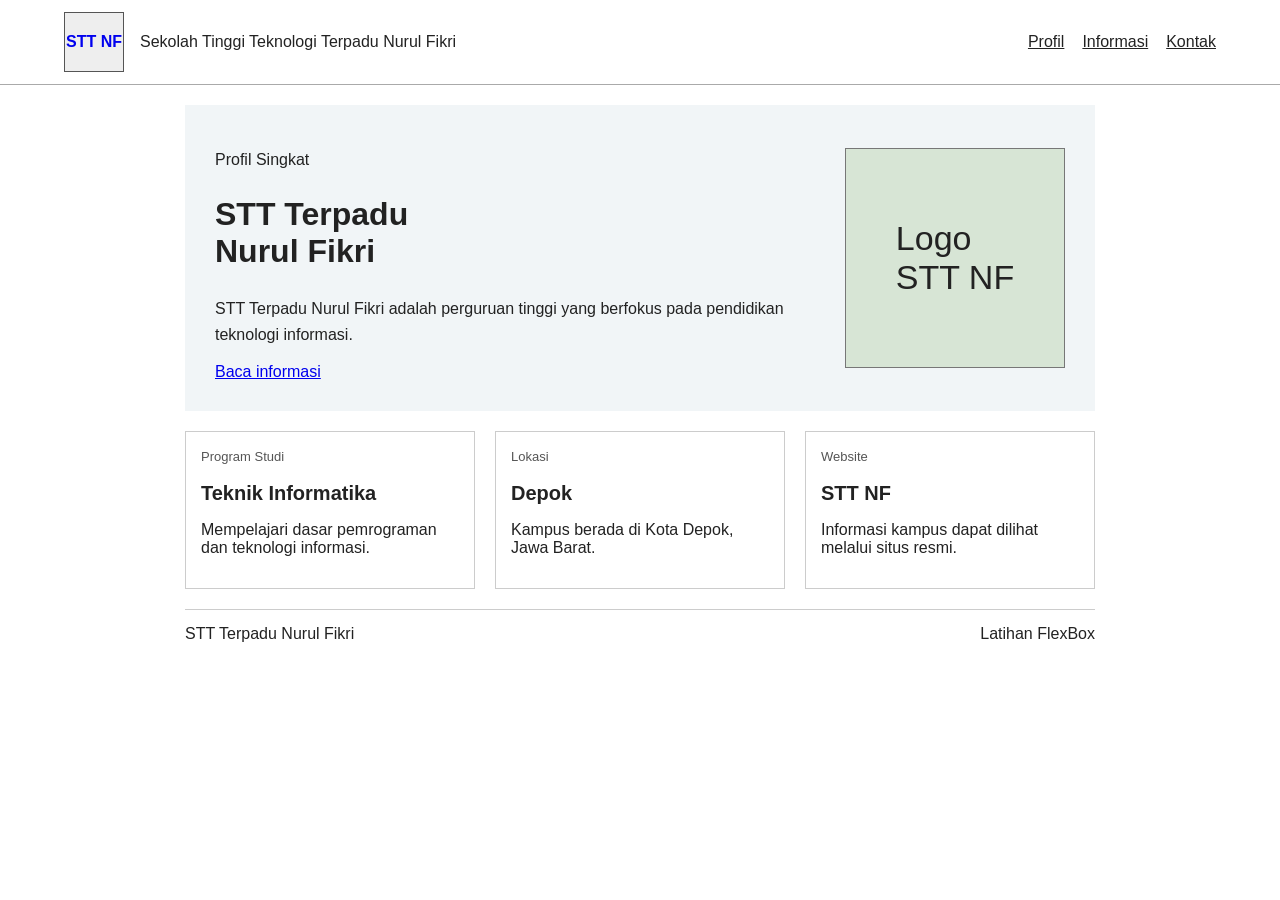
==== commit 7efa1e69: "Simplify Praktikum 5 for FlexBox beginners Use basic layouts, CSS rules, and plain examples suitable" ====
--- a/praktikum05/index.html
+++ b/praktikum05/index.html
@@ -8,35 +8,32 @@
 </head>
 <body class="profile-page">
   <header class="profile-header">
-    <a class="profile-logo" href="#top" aria-label="Beranda STT NF">NF<span>.</span></a>
-    <p class="profile-wordmark">NURUL FIKRI<br><span>School of Technology</span></p>
+    <a class="profile-logo" href="#top" aria-label="Beranda STT NF">STT NF</a>
+    <p class="profile-wordmark">Sekolah Tinggi Teknologi Terpadu Nurul Fikri</p>
     <nav aria-label="Navigasi utama">
-      <a href="#tentang">Tentang</a>
-      <a href="#program">Program</a>
+      <a href="#tentang">Profil</a>
+      <a href="#program">Informasi</a>
       <a href="#kontak">Kontak</a>
     </nav>
   </header>
   <main id="top" class="profile-content">
     <section class="profile-hero" id="tentang">
       <div class="hero-copy">
-        <p class="eyebrow">BELAJAR · BERTUMBUH · BERDAMPAK</p>
-        <h1>Teknologi untuk<br><span>masa depan.</span></h1>
-        <p class="hero-description">STT Terpadu Nurul Fikri menghadirkan pendidikan teknologi yang dekat dengan kebutuhan nyata dan perkembangan industri.</p>
-        <a class="hero-link" href="#program">Kenali kampus <span>↘</span></a>
+        <p>Profil Singkat</p>
+        <h1>STT Terpadu<br>Nurul Fikri</h1>
+        <p class="hero-description">STT Terpadu Nurul Fikri adalah perguruan tinggi yang berfokus pada pendidikan teknologi informasi.</p>
+        <a class="hero-link" href="#program">Baca informasi</a>
       </div>
-      <div class="hero-art" aria-label="Ilustrasi abstrak teknologi">
-        <div class="art-orbit orbit-one"></div>
-        <div class="art-orbit orbit-two"></div>
-        <div class="art-core">NF</div>
-        <span class="art-note">DEPOK<br>INDONESIA</span>
+      <div class="hero-art" aria-label="Logo STT NF">
+        <span>Logo<br>STT NF</span>
       </div>
     </section>
     <section class="profile-facts" id="program">
-      <article><span>01 / FOKUS</span><h2>Teknologi</h2><p>Belajar membangun solusi digital yang relevan.</p></article>
-      <article><span>02 / CARA</span><h2>Kolaborasi</h2><p>Menghubungkan teori, praktik, dan kerja tim.</p></article>
-      <article><span>03 / ARAH</span><h2>Kontribusi</h2><p>Mengembangkan keahlian untuk masa depan.</p></article>
+      <article><span>Program Studi</span><h2>Teknik Informatika</h2><p>Mempelajari dasar pemrograman dan teknologi informasi.</p></article>
+      <article><span>Lokasi</span><h2>Depok</h2><p>Kampus berada di Kota Depok, Jawa Barat.</p></article>
+      <article><span>Website</span><h2>STT NF</h2><p>Informasi kampus dapat dilihat melalui situs resmi.</p></article>
     </section>
-    <footer class="profile-footer" id="kontak"><span>STT TERPADU NURUL FIKRI</span><span>Teknik Informatika · Depok</span></footer>
+    <footer class="profile-footer" id="kontak"><span>STT Terpadu Nurul Fikri</span><span>Latihan FlexBox</span></footer>
   </main>
 </body>
 </html>
--- a/praktikum05/css/praktikum5.css
+++ b/praktikum05/css/praktikum5.css
@@ -1,796 +1,363 @@
-@import url("https://fonts.googleapis.com/css2?family=DM+Sans:wght@400;500;600;700&family=Playfair+Display:ital,wght@0,500;0,600;1,500;1,600&display=swap");
-
-:root {
-  color-scheme: light;
-  --ink: #1d2823;
-  --muted: #78817b;
-  --paper: #f5f4ef;
-  --green: #214f40;
-  --line: rgba(29, 40, 35, .15);
-  font-family: "DM Sans", "Segoe UI", sans-serif;
-}
-
 * {
   box-sizing: border-box;
 }
 
 body {
   margin: 0;
-  color: var(--ink);
-  font-family: "DM Sans", "Segoe UI", sans-serif;
-}
-
-a {
-  color: inherit;
-}
-
-.eyebrow,
-.side-label {
-  font-size: 10px;
-  font-weight: 700;
-  letter-spacing: .16em;
-}
-
-/* Color panels */
+  font-family: Arial, sans-serif;
+  color: #222;
+}
+
+/* Praktikum 5.1 */
 .boxes-page {
-  min-height: 100vh;
-  padding: 18px;
-  background: #e9e9e3;
+  padding: 10px;
 }
 
 .box-container {
   display: flex;
   flex-wrap: wrap;
   justify-content: space-around;
-  align-items: stretch;
-  gap: 12px;
-  min-height: calc(100vh - 36px);
+  align-items: center;
+  gap: 10px;
 }
 
 .box {
-  position: relative;
-  display: flex;
-  flex: 1 1 240px;
-  min-height: 420px;
-  flex-direction: column;
-  justify-content: flex-end;
-  overflow: hidden;
-  padding: 30px;
-  border-radius: 4px;
-  box-shadow: 0 14px 35px rgba(27, 38, 31, .09);
-  transition: transform .25s ease, box-shadow .25s ease;
-}
-
-.box:hover {
-  transform: translateY(-5px);
-  box-shadow: 0 20px 42px rgba(27, 38, 31, .16);
-}
-
-.box::before {
-  position: absolute;
-  top: -90px;
-  right: -80px;
-  width: 230px;
-  height: 230px;
-  border: 1px solid currentColor;
-  border-radius: 50%;
-  content: "";
-  opacity: .2;
-}
-
-.box::after {
-  position: absolute;
-  top: -45px;
-  right: -36px;
-  width: 145px;
-  height: 145px;
-  border: 1px solid currentColor;
-  border-radius: 50%;
-  content: "";
-  opacity: .24;
-}
-
-.box-yellow { color: #263522; background: #e7c96d; }
-.box-red { color: #fff6ed; background: #a74d3b; }
-.box-blue { color: #f1f8f6; background: #547f90; }
-.box-green { color: #f4f4e9; background: #526b4c; }
-
-.box-number {
-  position: absolute;
-  top: 28px;
-  left: 30px;
-  font-size: 10px;
-  font-weight: 700;
-  letter-spacing: .15em;
+  width: 23%;
+  min-width: 220px;
+  height: 85vh;
+  padding: 20px;
+  border: 1px solid #333;
 }
 
 .box h1,
 .box h2 {
-  position: relative;
-  margin: 0 0 14px;
-  font-family: "Playfair Display", Georgia, serif;
-  font-size: clamp(29px, 3vw, 45px);
-  font-weight: 500;
-  line-height: 1.08;
-}
-
-.box p {
-  max-width: 240px;
+  margin-top: 40px;
+}
+
+.box-yellow { background: #ffe66d; }
+.box-red { background: #ef8b8b; }
+.box-blue { background: #8fc9ef; }
+.box-green { background: #a9d18e; }
+
+/* Flex image gallery */
+.gallery-page {
+  padding: 24px;
+  background: #f7f7f7;
+}
+
+.gallery-heading {
+  max-width: 1000px;
+  margin: 0 auto 24px;
+}
+
+.gallery-heading h1 {
+  margin-bottom: 8px;
+}
+
+.bird-gallery {
+  display: flex;
+  max-width: 1000px;
+  margin: 0 auto;
+  justify-content: space-between;
+  flex-wrap: wrap;
+  gap: 15px;
+}
+
+.bird-gallery figure {
+  width: 23%;
+  min-width: 200px;
   margin: 0;
-  font-size: 13px;
-  line-height: 1.7;
-  opacity: .8;
-}
-
-/* Bird photo gallery */
-.gallery-page {
-  min-height: 100vh;
-  padding: 64px max(5vw, 24px) 25px;
-  background: #e8e4d8;
-}
-
-.gallery-heading {
-  max-width: 1240px;
-  margin: 0 auto 34px;
-}
-
-.gallery-heading .eyebrow {
-  color: #a0553d;
-}
-
-.gallery-heading h1,
-.layout-heading h1,
-.photo-heading h1 {
-  margin: 16px 0 12px;
-  font-family: "Playfair Display", Georgia, serif;
-  font-size: clamp(40px, 6vw, 76px);
-  font-weight: 500;
-  line-height: .98;
-}
-
-.gallery-heading h1 span,
-.layout-heading h1 span {
-  color: #a0553d;
-  font-style: italic;
-}
-
-.gallery-heading > p:last-child {
-  color: #6f7168;
-}
-
-.bird-gallery {
-  display: flex;
-  max-width: 1240px;
-  margin: 0 auto;
-  justify-content: space-between;
-  align-items: stretch;
-  gap: 18px;
-  flex-wrap: wrap;
-}
-
-.bird-gallery figure {
-  flex: 1 1 220px;
-  min-width: 0;
-  margin: 0;
+  padding: 10px;
+  border: 1px solid #ccc;
+  background: white;
 }
 
 .bird-gallery img {
-  display: block;
   width: 100%;
-  height: clamp(250px, 32vw, 390px);
+  height: 220px;
   object-fit: cover;
-  border-radius: 2px;
-  filter: saturate(.82);
-}
-
-.bird-gallery figcaption,
-.photo-row figcaption {
-  display: flex;
-  gap: 12px;
-  padding-top: 12px;
-  color: #4a514b;
-  font-size: 11px;
-}
-
-.bird-gallery figcaption span {
-  color: #a0553d;
-  font-weight: 700;
-}
-
-.gallery-footer,
-.photo-footer {
-  display: flex;
-  max-width: 1240px;
-  margin: 50px auto 0;
-  justify-content: space-between;
-  color: #7d7a70;
-  font-size: 9px;
-  font-weight: 700;
-  letter-spacing: .12em;
-}
-
-/* Five and six panel studies */
+}
+
+.bird-gallery figcaption {
+  padding-top: 8px;
+}
+
+.gallery-footer {
+  max-width: 1000px;
+  margin: 25px auto 0;
+  color: #555;
+}
+
+/* Box layout exercises */
 .box-layout-page {
-  min-height: 100vh;
-  padding: 48px 24px 60px;
-  background: #f0eee7;
+  padding: 24px 12px;
+  background: #fafafa;
 }
 
 .layout-heading {
   max-width: 1000px;
-  margin: 0 auto 30px;
-}
-
-.layout-heading .eyebrow {
-  color: #8d6741;
+  margin: 0 auto 20px;
 }
 
 .layout-heading h1 {
-  font-size: clamp(40px, 5vw, 64px);
-}
-
-.layout-heading > p:last-child {
-  color: #72736d;
+  margin-bottom: 8px;
 }
 
 .box-layout {
-  width: min(100%, 1000px);
+  display: flex;
+  width: 1000px;
+  max-width: 100%;
   margin: 0 auto;
-  display: flex;
+  padding: 10px;
   flex-wrap: wrap;
-  padding: 20px;
-  border: 1px solid rgba(44, 49, 42, .12);
-  background: #e5e0d4;
-  box-shadow: 0 18px 55px rgba(41, 43, 36, .1);
+  border: 1px solid #aaa;
 }
 
 .layout-box {
-  position: relative;
-  display: flex;
-  flex-direction: column;
-  justify-content: flex-end;
-  height: 120px;
+  height: 110px;
   margin: 10px;
-  overflow: hidden;
-  padding: 16px 20px;
-  border: 1px solid rgba(32, 38, 33, .12);
-}
-
-.layout-box span {
-  position: absolute;
-  top: 14px;
-  left: 18px;
-  font-size: 9px;
-  font-weight: 700;
-  letter-spacing: .14em;
-  opacity: .7;
+  padding: 12px;
+  border: 1px solid #555;
 }
 
 .layout-box h2 {
-  margin: 0;
-  font-family: "Playfair Display", Georgia, serif;
-  font-size: 19px;
-  font-weight: 500;
+  margin: 25px 0 0;
+  font-size: 18px;
 }
 
 .layout-box p {
-  max-width: 440px;
-  margin: 5px 0 0;
-  font-size: 11px;
-  line-height: 1.5;
-  opacity: .78;
-}
-
-.five-1 { width: 940px; color: #f7f5eb; background: #49624a; }
-.five-2, .six-1, .six-3, .six-5 { width: 150px; color: #433923; background: #dbb964; }
-.five-3, .five-5 { width: 770px; color: #f3f5ef; background: #607d82; }
-.five-4 { width: 770px; color: #fff7ea; background: #b76c45; }
-.six-2 { width: 770px; color: #fff7ea; background: #b76c45; }
-.six-4 { width: 600px; height: 65vh; min-height: 400px; color: #f5f2e9; background: #667b6a; }
-.six-3, .six-5 { height: 65vh; min-height: 400px; }
-.six-6 { width: 940px; color: #f7f5eb; background: #537b8c; }
-
-/* School profile */
+  margin: 6px 0 0;
+}
+
+.five-1 { width: 940px; background: #8fcf8f; }
+.five-2, .six-1, .six-3, .six-5 { width: 150px; background: #ffe66d; }
+.five-3, .five-5 { width: 770px; background: #8fc9ef; }
+.five-4, .six-2 { width: 770px; background: #f3b26e; }
+.six-3, .six-4, .six-5 { height: 55vh; }
+.six-4 { width: 600px; background: #ddd; }
+.six-6 { width: 940px; background: #8fc9ef; }
+
+/* Simple profile page */
 .profile-page {
+  background: #fff;
+}
+
+.profile-header {
+  display: flex;
+  align-items: center;
+  gap: 16px;
+  padding: 12px 5%;
+  border-bottom: 1px solid #aaa;
+}
+
+.profile-logo {
+  display: flex;
+  width: 60px;
+  height: 60px;
+  align-items: center;
+  justify-content: center;
+  border: 1px solid #555;
+  background: #eee;
+  font-weight: bold;
+  text-decoration: none;
+}
+
+.profile-wordmark {
+  margin-right: auto;
+}
+
+.profile-header nav {
+  display: flex;
+  gap: 18px;
+}
+
+.profile-header nav a {
+  color: #222;
+}
+
+.profile-content {
+  max-width: 950px;
+  margin: 20px auto;
+  padding: 0 20px;
+}
+
+.profile-hero {
+  display: flex;
+  align-items: center;
+  gap: 30px;
+  padding: 30px;
+  background: #f1f5f7;
+}
+
+.hero-copy {
+  flex: 1;
+}
+
+.hero-copy h1 {
+  font-size: 32px;
+}
+
+.hero-description {
+  line-height: 1.6;
+}
+
+.hero-art {
+  display: flex;
+  width: 220px;
+  height: 220px;
+  align-items: center;
+  justify-content: center;
+  flex-shrink: 0;
+  border: 1px solid #777;
+  background: #d7e5d5;
+  font-size: 34px;
+}
+
+.art-note {
+  display: none;
+}
+
+.profile-facts {
+  display: flex;
+  gap: 20px;
+  margin: 20px 0;
+}
+
+.profile-facts article {
+  flex: 1;
+  padding: 15px;
+  border: 1px solid #ccc;
+}
+
+.profile-facts article > span {
+  color: #555;
+  font-size: 13px;
+}
+
+.profile-facts h2 {
+  font-size: 20px;
+}
+
+.profile-footer {
+  display: flex;
+  justify-content: space-between;
+  padding: 15px 0;
+  border-top: 1px solid #ccc;
+}
+
+/* Header, content columns, and footer */
+.column-layout {
+  display: flex;
   min-height: 100vh;
-  background: #f8f8f3;
-}
-
-.profile-header {
-  display: flex;
-  max-width: 1320px;
-  min-height: 92px;
-  margin: 0 auto;
-  padding: 18px 5vw;
+  flex-direction: column;
+}
+
+.column-layout > header,
+.column-layout > footer,
+.nested-main > header,
+.nested-main > footer,
+.pink-layout > header,
+.pink-layout > footer {
+  padding: 18px;
+  border: 1px solid #333;
+}
+
+.column-layout > header {
+  display: flex;
   align-items: center;
-  border-bottom: 1px solid var(--line);
-}
-
-.profile-logo {
-  display: grid;
-  width: 46px;
-  height: 46px;
-  flex: 0 0 46px;
-  place-items: center;
-  border-radius: 50%;
-  color: #fff;
-  background: var(--green);
-  font-size: 16px;
-  font-weight: 700;
-  text-decoration: none;
-}
-
-.profile-logo span,
-.photo-heading > a span,
-.pink-brand span {
-  color: #d3a85e;
-}
-
-.profile-wordmark {
-  margin: 0 0 0 13px;
-  font-size: 10px;
-  font-weight: 700;
-  letter-spacing: .11em;
-  line-height: 1.5;
-}
-
-.profile-wordmark span {
-  color: var(--muted);
-  font-size: 9px;
-  font-weight: 400;
-  letter-spacing: .04em;
-}
-
-.profile-header nav {
-  display: flex;
-  margin-left: auto;
-  gap: clamp(18px, 4vw, 48px);
-}
-
-.profile-header nav a {
-  color: #4a514b;
-  font-size: 12px;
-  text-decoration: none;
-}
-
-.profile-header nav a:hover {
-  color: #a47638;
-}
-
-.profile-content {
-  max-width: 1320px;
-  margin: 0 auto;
-  padding: 0 5vw;
-}
-
-.profile-hero {
-  display: flex;
-  min-height: 540px;
-  align-items: center;
-  gap: 7%;
-  padding: 54px 0;
-}
-
-.hero-copy {
-  flex: 1 1 52%;
-}
-
-.hero-copy .eyebrow {
-  color: #9a7946;
-}
-
-.hero-copy h1 {
-  margin: 22px 0;
-  font-family: "Playfair Display", Georgia, serif;
-  font-size: clamp(48px, 7vw, 86px);
-  font-weight: 500;
-  letter-spacing: -.04em;
-  line-height: .98;
-}
-
-.hero-copy h1 span {
-  color: #47745b;
-  font-style: italic;
-}
-
-.hero-description {
-  max-width: 450px;
-  color: #66716a;
-  font-size: 14px;
-  line-height: 1.9;
-}
-
-.hero-link {
-  display: inline-flex;
-  margin-top: 20px;
-  padding-bottom: 8px;
-  align-items: center;
-  gap: 26px;
-  border-bottom: 1px solid #47745b;
-  color: #315d43;
-  font-size: 12px;
-  font-weight: 700;
-  text-decoration: none;
-}
-
-.hero-art {
-  position: relative;
-  display: grid;
-  width: min(38vw, 410px);
-  aspect-ratio: 1;
-  flex: 0 0 auto;
-  place-items: center;
-  overflow: hidden;
-  border-radius: 50%;
-  background: #dce5d8;
-}
-
-.hero-art::before,
-.hero-art::after {
-  position: absolute;
-  width: 74%;
-  height: 74%;
-  border: 1px solid rgba(33, 79, 64, .25);
-  border-radius: 50%;
-  content: "";
-}
-
-.hero-art::after {
-  width: 50%;
-  height: 50%;
-  background: rgba(248, 248, 243, .28);
-}
-
-.art-orbit {
-  position: absolute;
-  width: 84%;
-  height: 30%;
-  border: 1px solid rgba(33, 79, 64, .35);
-  border-radius: 50%;
-  transform: rotate(-35deg);
-}
-
-.orbit-two {
-  transform: rotate(52deg);
-}
-
-.art-core {
-  z-index: 1;
-  display: grid;
-  width: 100px;
-  height: 100px;
-  place-items: center;
-  border-radius: 50%;
-  color: #f6f5eb;
-  background: #285643;
-  font-family: "Playfair Display", Georgia, serif;
-  font-size: 32px;
-}
-
-.art-note {
-  position: absolute;
-  right: 12%;
-  bottom: 18%;
-  color: #55705c;
-  font-size: 8px;
-  letter-spacing: .12em;
-  line-height: 1.7;
-}
-
-.profile-facts {
-  display: flex;
-  padding: 28px 0 36px;
-  gap: 5%;
-  border-top: 1px solid var(--line);
-}
-
-.profile-facts article {
-  flex: 1;
-}
-
-.profile-facts article > span {
-  color: #9a7946;
-  font-size: 9px;
-  font-weight: 700;
-  letter-spacing: .13em;
-}
-
-.profile-facts h2 {
-  margin: 12px 0 6px;
-  font-family: "Playfair Display", Georgia, serif;
-  font-size: 23px;
-  font-weight: 500;
-}
-
-.profile-facts p {
-  max-width: 260px;
-  color: #737b74;
-  font-size: 11px;
-  line-height: 1.7;
-}
-
-.profile-footer {
-  display: flex;
-  justify-content: space-between;
-  padding: 18px 0 25px;
-  border-top: 1px solid var(--line);
-  color: #727a73;
-  font-size: 9px;
-  letter-spacing: .1em;
-}
-
-/* Editorial three-column layout */
-.column-layout {
-  display: flex;
-  min-height: 100vh;
-  flex-direction: column;
-  background: #f1eee5;
-}
-
-.column-layout > header,
-.nested-main > header,
-.pink-layout > header {
-  display: flex;
-  min-height: 78px;
-  flex: 0 0 auto;
-  align-items: center;
-  padding: 0 5vw;
-  border-bottom: 1px solid rgba(29, 40, 35, .14);
-}
-
-.column-layout > header {
-  gap: 38px;
-}
-
-.layout-brand {
-  font-family: "Playfair Display", Georgia, serif;
-  font-size: 21px;
-  font-weight: 600;
-  letter-spacing: .04em;
-}
-
-.layout-brand span {
-  color: #a4573f;
-}
-
-.column-layout > header nav,
-.pink-layout > header nav {
-  display: flex;
-  gap: 23px;
-}
-
-.column-layout > header nav a,
-.pink-layout > header nav a {
-  color: #59615a;
-  font-size: 10px;
-  text-decoration: none;
-}
-
-.header-mark {
-  margin-left: auto;
-  color: #8b8b7f;
-  font-size: 9px;
-  letter-spacing: .13em;
+  justify-content: space-between;
+  background: #ffe66d;
+}
+
+.column-layout > header nav {
+  display: flex;
+  gap: 15px;
+}
+
+.column-layout > header a {
+  color: #222;
 }
 
 .column-content {
   display: flex;
-  min-height: 0;
+  min-height: 400px;
   flex: 1;
 }
 
 .column-content article,
 .column-content aside,
 .column-nav {
-  position: relative;
-  display: flex;
-  flex-direction: column;
-  padding: clamp(25px, 4vw, 56px);
+  display: flex;
+  flex-direction: column;
+  padding: 20px;
+  border: 1px solid #333;
 }
 
 .column-content article {
   flex: 6;
   justify-content: center;
-  background:
-    radial-gradient(ellipse at 85% 15%, rgba(196, 184, 146, .2), transparent 35%),
-    #f7f5ef;
-}
-
-.column-content article .eyebrow {
-  color: #aa6046;
+  background: #fff;
 }
 
 .column-content article h1 {
-  margin: 22px 0;
-  font-family: "Playfair Display", Georgia, serif;
-  font-size: clamp(38px, 5vw, 69px);
-  font-weight: 500;
-  line-height: 1.02;
-}
-
-.column-content article h1 em,
-.nested-main article h1 em {
-  color: #9b624b;
-  font-weight: 500;
-}
-
-.article-lead {
-  max-width: 440px;
-  color: #69716b;
-  font-family: "Playfair Display", Georgia, serif;
-  font-size: 17px;
-  line-height: 1.7;
-}
-
-.column-content article > a {
-  display: flex;
-  width: fit-content;
-  margin-top: 24px;
-  justify-content: space-between;
-  gap: 30px;
-  color: #405e4c;
-  font-size: 11px;
-  font-weight: 700;
-  text-decoration: none;
-}
-
-.article-caption {
-  position: absolute;
-  bottom: 22px;
-  color: #8c8a80;
-  font-size: 8px;
-  letter-spacing: .13em;
+  font-size: 32px;
 }
 
 .column-content aside {
   flex: 1.5;
   justify-content: center;
-  color: #f9f4e8;
-  background: #536e5a;
-}
-
-.column-content aside strong {
-  margin-top: 26px;
-  font-family: "Playfair Display", Georgia, serif;
-  font-size: 88px;
-  font-weight: 500;
-  line-height: 1;
-}
-
-.column-content aside p {
-  color: #d1d8ce;
-  font-size: 11px;
-  line-height: 1.7;
-}
-
-.side-label {
-  color: #d9c99e;
-}
-
-.side-line {
-  width: 100%;
-  margin: 26px 0;
-  border-top: 1px solid rgba(255, 255, 255, .25);
+  background: #b7dff2;
 }
 
 .column-nav {
   flex: 1.5;
   justify-content: center;
-  gap: 22px;
-  background: #e3b7a3;
-}
-
-.column-nav .side-label {
-  color: #845443;
-}
-
-.column-nav > a {
-  display: flex;
-  gap: 12px;
-  padding-bottom: 10px;
-  border-bottom: 1px solid rgba(80, 57, 48, .2);
-  color: #895b48;
-  font-size: 9px;
-  text-decoration: none;
-}
-
-.column-nav > a span {
-  color: #3e3832;
-  font-size: 11px;
-}
-
-.nav-stamp {
-  position: absolute;
-  right: 22px;
-  bottom: 20px;
-  display: grid;
-  width: 38px;
-  height: 38px;
-  place-content: center;
-  border: 1px solid #895b48;
-  border-radius: 50%;
-  color: #895b48;
-  font-family: "Playfair Display", Georgia, serif;
-  font-size: 10px;
-  line-height: 1.1;
-  text-align: center;
-}
-
-.column-layout > footer,
-.nested-main > footer,
-.pink-layout > footer {
-  display: flex;
-  min-height: 48px;
-  flex: 0 0 auto;
-  align-items: center;
-  justify-content: space-between;
-  padding: 0 5vw;
-  color: #85867d;
-  font-size: 8px;
-  letter-spacing: .12em;
-}
-
-/* Photo journal */
+  gap: 15px;
+  background: #f5b5b5;
+}
+
+.column-nav a {
+  color: #222;
+}
+
+.column-layout > footer {
+  display: flex;
+  justify-content: space-between;
+  background: #b7d8a6;
+}
+
+/* Two-row photo layout */
 .photo-layout-page {
-  min-height: 100vh;
-  padding: 34px max(5vw, 24px) 26px;
-  background: #f5f3ed;
+  padding: 20px;
+  background: #f7f7f7;
 }
 
 .photo-heading,
 .photo-layout {
-  width: min(100%, 1120px);
+  max-width: 1000px;
   margin: 0 auto;
 }
 
 .photo-heading {
-  display: grid;
-  grid-template-columns: 1fr 2fr 1fr;
-  align-items: end;
-  gap: 25px;
-  padding: 16px 0 26px;
+  margin-bottom: 20px;
 }
 
 .photo-heading > a {
-  align-self: start;
-  color: #284f40;
-  font-size: 12px;
-  font-weight: 700;
-  letter-spacing: .1em;
-  text-decoration: none;
-}
-
-.photo-heading .eyebrow {
-  margin: 0;
-  color: #987a4d;
+  color: #222;
 }
 
 .photo-heading h1 {
-  margin: 10px 0 0;
-  font-size: clamp(33px, 4vw, 52px);
+  margin: 12px 0;
 }
 
 .photo-heading h1 em {
-  color: #71876e;
-}
-
-.photo-intro {
-  max-width: 220px;
-  margin: 0 0 4px;
-  color: #727971;
-  font-size: 11px;
-  line-height: 1.7;
-}
-
-.photo-layout {
-  display: flex;
-  flex-direction: column;
-  gap: 26px;
+  font-style: normal;
 }
 
 .photo-row {
   display: flex;
-  gap: 14px;
+  gap: 10px;
+  margin-bottom: 15px;
 }
 
 .photo-row figure {
@@ -799,92 +366,49 @@
   margin: 0;
 }
 
-.photo-row-one figure {
-  flex-basis: calc((100% - 28px) / 3);
-}
-
-.photo-row-two figure {
-  flex-basis: calc((100% - 56px) / 5);
-}
-
 .photo-row img {
-  display: block;
   width: 100%;
-  height: clamp(145px, 22vw, 245px);
+  height: 190px;
   object-fit: cover;
-  border-radius: 2px;
 }
 
 .photo-row-two img {
-  height: clamp(105px, 14vw, 160px);
+  height: 130px;
 }
 
 .photo-row figcaption {
-  color: #7b7b71;
-  font-size: 8px;
-  letter-spacing: .08em;
+  padding-top: 5px;
+  font-size: 12px;
 }
 
 .photo-footer {
-  padding-top: 15px;
-  border-top: 1px solid var(--line);
-}
-
-/* Nested architecture studio layout */
+  display: flex;
+  max-width: 1000px;
+  margin: 20px auto 0;
+  justify-content: space-between;
+  border-top: 1px solid #ccc;
+  padding-top: 10px;
+}
+
+/* Nested FlexBox layout */
 .nested-layout {
   display: flex;
   min-height: 100vh;
-  flex-direction: row;
-  background: #edece5;
 }
 
 .nested-layout > nav {
   display: flex;
-  flex: 0 0 220px;
-  flex-direction: column;
-  padding: 28px 27px 22px;
-  color: #eee9dc;
-  background: #314a3c;
-}
-
-.nested-logo {
-  font-family: "Playfair Display", Georgia, serif;
-  font-size: 25px;
-  line-height: 1.1;
-  text-decoration: none;
-}
-
-.nested-logo span {
-  color: #c8a96d;
-  font-family: "DM Sans", sans-serif;
-  font-size: 9px;
-  letter-spacing: .14em;
-}
-
-.nested-nav-links {
-  display: flex;
-  margin-top: 100px;
-  flex-direction: column;
-  gap: 20px;
-}
-
-.nested-nav-links .side-label {
-  color: #c8a96d;
-}
-
-.nested-nav-links a {
-  color: #e9e6db;
-  font-family: "Playfair Display", Georgia, serif;
-  font-size: 17px;
-  text-decoration: none;
-}
-
-.nested-side-note {
-  margin-top: auto;
-  color: #b1b8aa;
-  font-size: 8px;
-  letter-spacing: .12em;
-  line-height: 1.8;
+  width: 200px;
+  flex: 0 0 200px;
+  flex-direction: column;
+  gap: 18px;
+  padding: 20px;
+  border: 1px solid #333;
+  background: #f5b5b5;
+}
+
+.nested-layout > nav a {
+  color: #222;
 }
 
 .nested-main {
@@ -895,390 +419,158 @@
 }
 
 .nested-main > header {
-  min-height: 70px;
-  justify-content: space-between;
-  color: #727a70;
-  font-size: 8px;
-  letter-spacing: .11em;
-}
-
-.nested-main > header a {
-  color: #526b51;
-  font-size: 9px;
-  font-weight: 700;
-  text-decoration: none;
+  display: flex;
+  justify-content: space-between;
+  background: #ffe66d;
 }
 
 .nested-main main {
   display: flex;
-  min-height: 0;
-  flex: 1;
+  min-height: 400px;
+  flex: 1;
+}
+
+.nested-main article,
+.nested-main aside {
+  display: flex;
+  flex-direction: column;
+  justify-content: center;
+  padding: 20px;
+  border: 1px solid #333;
 }
 
 .nested-main article {
-  position: relative;
-  display: flex;
-  flex: 1;
-  flex-direction: column;
-  justify-content: center;
-  padding: clamp(30px, 6vw, 82px);
-  background: #f7f5ee;
-}
-
-.nested-main article .eyebrow {
-  color: #a26b4e;
+  flex: 1;
+  background: #fff;
 }
 
 .nested-main article h1 {
-  margin: 18px 0;
-  font-family: "Playfair Display", Georgia, serif;
-  font-size: clamp(43px, 5.5vw, 76px);
-  font-weight: 500;
-  line-height: .98;
-}
-
-.nested-main article > p:not(.eyebrow) {
-  max-width: 390px;
-  color: #747970;
-  font-size: 12px;
-  line-height: 1.8;
-}
-
-.project-link {
-  display: flex;
-  width: fit-content;
-  margin-top: 20px;
-  gap: 25px;
-  color: #47624e;
-  font-size: 9px;
-  font-weight: 700;
-  letter-spacing: .12em;
-  text-decoration: none;
-}
-
-.project-number {
-  position: absolute;
-  right: 28px;
-  bottom: 24px;
-  color: #526b51;
-  font-family: "Playfair Display", Georgia, serif;
-  font-size: 22px;
-}
-
-.project-number span {
-  color: #9b9c91;
-  font-size: 11px;
+  font-size: 30px;
 }
 
 .nested-main aside {
-  position: relative;
-  display: flex;
-  flex: 0 0 250px;
-  flex-direction: column;
-  justify-content: flex-end;
-  overflow: hidden;
-  background: #819478;
-}
-
-.nested-main aside img {
-  position: absolute;
-  width: 100%;
-  height: 100%;
-  object-fit: cover;
-  mix-blend-mode: multiply;
-  opacity: .75;
-}
-
-.image-note {
-  z-index: 1;
-  display: flex;
-  flex-direction: column;
-  gap: 6px;
-  padding: 18px;
-  color: #fff;
-  background: linear-gradient(transparent, rgba(20, 33, 24, .65));
-  font-size: 10px;
-}
-
-.image-note span:first-child {
-  font-size: 8px;
-  letter-spacing: .12em;
-}
-
-.nested-main > footer {
-  min-height: 50px;
-  border-top: 1px solid var(--line);
-}
-
-/* Pink retail-inspired composition */
-.pink-layout {
-  display: flex;
-  min-height: 100vh;
-  flex-direction: column;
-  gap: 22px;
-  padding: 0 4vw;
-  background: #e7bbc0;
-}
-
-.pink-layout > header {
-  min-height: 82px;
-  gap: 36px;
-  padding: 0;
-  border-color: rgba(68, 43, 45, .2);
-}
-
-.pink-brand {
-  font-family: "Playfair Display", Georgia, serif;
-  font-size: 23px;
-  font-weight: 600;
-  letter-spacing: .06em;
-  text-decoration: none;
-}
-
-.pink-brand span {
-  margin-left: 5px;
-  font-family: "DM Sans", sans-serif;
-  font-size: 8px;
-  letter-spacing: .12em;
-}
-
-.pink-layout > header nav {
-  margin-left: auto;
-}
-
-.cart-link {
-  color: #745752;
-  font-size: 8px;
-  font-weight: 700;
-  letter-spacing: .1em;
-  text-decoration: none;
-}
-
-.pink-layout main {
-  display: flex;
-  min-height: 0;
-  flex: 1;
-  gap: 22px;
-}
-
-.pink-layout aside {
-  position: relative;
-  display: flex;
   width: 250px;
   flex: 0 0 250px;
+  background: #b7dff2;
+}
+
+.nested-main aside img {
+  width: 100%;
+  height: 240px;
+  object-fit: cover;
+}
+
+.image-note {
+  padding-top: 8px;
+}
+
+.nested-main > footer {
+  display: flex;
+  justify-content: space-between;
+  background: #b7d8a6;
+}
+
+/* Pink page with an aside and three images */
+.pink-layout {
+  display: flex;
+  min-height: 100vh;
+  flex-direction: column;
+  gap: 15px;
+  padding: 15px;
+  background: pink;
+}
+
+.pink-layout > header {
+  display: flex;
+  align-items: center;
+  justify-content: space-between;
+  background: #ffe66d;
+}
+
+.pink-layout > header a {
+  color: #222;
+}
+
+.pink-layout > header nav {
+  display: flex;
+  gap: 15px;
+}
+
+.pink-layout main {
+  display: flex;
+  min-height: 450px;
+  flex: 1;
+  gap: 15px;
+}
+
+.pink-layout aside,
+.pink-layout article {
+  padding: 20px;
+  border: 1px solid #333;
+}
+
+.pink-layout aside {
+  display: flex;
+  width: 250px;
+  flex: 0 0 250px;
   flex-direction: column;
   justify-content: center;
-  padding: 28px;
-  color: #f8f2e9;
-  background: #b16a68;
-}
-
-.pink-layout aside .eyebrow {
-  color: #f0d7c3;
-}
-
-.pink-layout aside h2 {
-  margin: 20px 0 12px;
-  font-family: "Playfair Display", Georgia, serif;
-  font-size: 31px;
-  font-weight: 500;
-  line-height: 1.08;
-}
-
-.pink-layout aside p {
-  color: #f0d9d2;
-  font-size: 10px;
-  line-height: 1.7;
-}
-
-.pink-layout aside > a {
-  display: flex;
-  margin-top: 14px;
-  justify-content: space-between;
-  color: #fff7eb;
-  font-size: 10px;
-  text-decoration: none;
-}
-
-.aside-note {
+  background: #b7d8a6;
+}
+
+.pink-layout article {
+  display: flex;
+  flex: 1;
+  flex-direction: column;
+  background: #fff;
+}
+
+.product-intro {
+  display: flex;
+  justify-content: space-between;
+  margin-bottom: 15px;
+}
+
+.pink-images {
+  display: flex;
   margin-top: auto;
-  padding-top: 20px;
-  color: #e7c5b7;
-  font-size: 8px;
-  letter-spacing: .1em;
-  line-height: 1.7;
-}
-
-.pink-layout article {
-  display: flex;
-  min-width: 0;
-  flex: 1;
-  flex-direction: column;
-  padding: 23px;
-  background: #f4eee5;
-}
-
-.product-intro {
-  display: flex;
-  justify-content: space-between;
-  color: #87786c;
-  font-size: 8px;
-  font-weight: 700;
-  letter-spacing: .1em;
-}
-
-.pink-images {
-  display: flex;
-  margin-top: auto;
-  gap: 17px;
+  gap: 15px;
 }
 
 .pink-images figure {
-  min-width: 0;
   flex: 1;
   margin: 0;
 }
 
 .pink-images img {
-  display: block;
   width: 100%;
-  height: clamp(160px, 24vw, 270px);
+  height: 170px;
   object-fit: cover;
-  background: #e3d1c5;
 }
 
 .pink-images figcaption {
-  display: flex;
-  margin-top: 10px;
-  flex-direction: column;
-  gap: 4px;
-  color: #51483f;
-  font-family: "Playfair Display", Georgia, serif;
-  font-size: 12px;
-}
-
-.pink-images figcaption span + span {
-  color: #8c7968;
-  font-family: "DM Sans", sans-serif;
-  font-size: 9px;
+  padding-top: 5px;
+  font-size: 13px;
 }
 
 .pink-layout > footer {
-  min-height: 46px;
-  padding: 0;
-  border-top: 1px solid rgba(68, 43, 45, .2);
-}
-
-@media (max-width: 760px) {
-  .profile-hero {
-    min-height: 0;
-    flex-direction: column;
-    align-items: flex-start;
-  }
-
-  .hero-art {
-    width: min(75vw, 360px);
-    align-self: center;
-  }
-
-  .column-content {
-    flex-wrap: wrap;
-  }
-
-  .column-content article {
-    min-height: 430px;
-    flex: 1 1 100%;
-  }
-
-  .column-content aside,
-  .column-nav {
-    min-height: 230px;
-    flex: 1 1 50%;
-  }
-
-  .photo-heading {
-    grid-template-columns: 1fr 1fr;
-  }
-
-  .photo-intro {
-    grid-column: 2;
-  }
-
-  .photo-row {
-    flex-wrap: wrap;
-  }
-
-  .photo-row-one figure,
-  .photo-row-two figure {
-    flex: 1 1 calc(50% - 14px);
-  }
-
-  .photo-row img,
-  .photo-row-two img {
-    height: 200px;
-  }
-
-  .nested-main aside {
-    flex-basis: 200px;
-  }
-
-  .pink-layout main {
-    flex-wrap: wrap;
-  }
-
-  .pink-layout aside {
+  display: flex;
+  justify-content: space-between;
+  background: #b7d8a6;
+}
+
+@media (max-width: 700px) {
+  .box {
+    width: 48%;
+    height: 300px;
+  }
+
+  .bird-gallery figure {
+    width: 48%;
+  }
+
+  .box-layout {
     width: 100%;
-    min-height: 300px;
-    flex-basis: 100%;
-  }
-
-  .pink-layout article {
-    min-height: 350px;
-  }
-
-  .pink-images {
-    flex-wrap: wrap;
-  }
-
-  .pink-images figure {
-    flex: 1 1 130px;
-  }
-}
-
-@media (max-width: 520px) {
-  .boxes-page {
-    padding: 10px;
-  }
-
-  .box-container {
-    min-height: calc(100vh - 20px);
-  }
-
-  .box {
-    min-height: 300px;
-    padding: 23px;
-  }
-
-  .box-number {
-    top: 21px;
-    left: 23px;
-  }
-
-  .gallery-page,
-  .box-layout-page {
-    padding: 35px 18px;
-  }
-
-  .bird-gallery figure {
-    flex-basis: calc(50% - 10px);
-  }
-
-  .bird-gallery img {
-    height: 230px;
-  }
-
-  .box-layout {
-    padding: 10px;
   }
 
   .layout-box,
@@ -1294,147 +586,71 @@
   .six-5,
   .six-6 {
     width: calc(100% - 20px);
-    height: 125px;
-    min-height: 0;
-  }
-
+    height: 100px;
+  }
+
+  .profile-hero {
+    flex-wrap: wrap;
+  }
+
+  .profile-facts {
+    flex-wrap: wrap;
+  }
+
+  .photo-row {
+    flex-wrap: wrap;
+  }
+
+  .photo-row figure {
+    flex: 1 1 30%;
+  }
+}
+
+@media (max-width: 500px) {
   .profile-header {
-    min-height: 75px;
+    flex-wrap: wrap;
   }
 
   .profile-header nav {
-    gap: 13px;
-  }
-
-  .profile-header nav a {
-    font-size: 10px;
-  }
-
-  .profile-facts {
+    width: 100%;
+    justify-content: space-around;
+  }
+
+  .profile-hero {
+    padding: 15px;
+  }
+
+  .hero-art {
+    width: 100%;
+  }
+
+  .column-content,
+  .nested-main main,
+  .pink-layout main {
     flex-direction: column;
-    gap: 12px;
-  }
-
-  .profile-footer {
-    gap: 10px;
+  }
+
+  .column-content article,
+  .column-content aside,
+  .column-nav,
+  .nested-main aside,
+  .pink-layout aside {
+    width: 100%;
+    min-height: 180px;
+    flex-basis: auto;
+  }
+
+  .nested-layout > nav {
+    width: 110px;
+    flex-basis: 110px;
+    padding: 10px;
+  }
+
+  .pink-images {
     flex-wrap: wrap;
   }
 
-  .column-layout > header,
-  .nested-main > header,
-  .pink-layout > header {
-    min-height: 65px;
-  }
-
-  .column-layout > header {
-    gap: 15px;
-  }
-
-  .column-layout > header nav {
-    gap: 10px;
-  }
-
-  .header-mark {
-    display: none;
-  }
-
-  .column-content aside,
-  .column-nav {
-    min-height: 210px;
-    flex-basis: 100%;
-  }
-
-  .column-layout > footer,
-  .nested-main > footer,
-  .pink-layout > footer {
-    gap: 10px;
-    flex-wrap: wrap;
-    padding: 10px 5vw;
-  }
-
-  .photo-heading {
-    display: block;
-  }
-
-  .photo-heading > a {
-    display: inline-block;
-    margin-bottom: 28px;
-  }
-
-  .photo-intro {
-    margin-top: 12px;
-  }
-
-  .nested-layout > nav {
-    flex-basis: 75px;
-    padding: 20px 12px;
-  }
-
-  .nested-logo {
-    font-size: 18px;
-  }
-
-  .nested-nav-links {
-    margin-top: 75px;
-    gap: 16px;
-  }
-
-  .nested-nav-links .side-label,
-  .nested-side-note {
-    display: none;
-  }
-
-  .nested-nav-links a {
-    font-size: 12px;
-    writing-mode: vertical-rl;
-    transform: rotate(180deg);
-  }
-
-  .nested-main > header {
-    gap: 12px;
-    padding: 0 14px;
-    font-size: 7px;
-  }
-
-  .nested-main > header span:nth-child(2) {
-    display: none;
-  }
-
-  .nested-main main {
-    flex-direction: column;
-  }
-
-  .nested-main article {
-    min-height: 430px;
-    padding: 30px 24px;
-  }
-
-  .nested-main aside {
-    min-height: 220px;
-    flex-basis: 220px;
-  }
-
-  .pink-layout {
-    padding: 0 15px;
-  }
-
-  .pink-layout > header {
-    gap: 12px;
-  }
-
-  .pink-layout > header nav {
-    gap: 10px;
-  }
-
-  .pink-layout > header nav a {
-    font-size: 8px;
-  }
-
-  .cart-link {
-    display: none;
-  }
-
   .pink-images figure {
-    flex-basis: 100%;
-  }
-}
+    min-width: 100%;
+  }
+}
